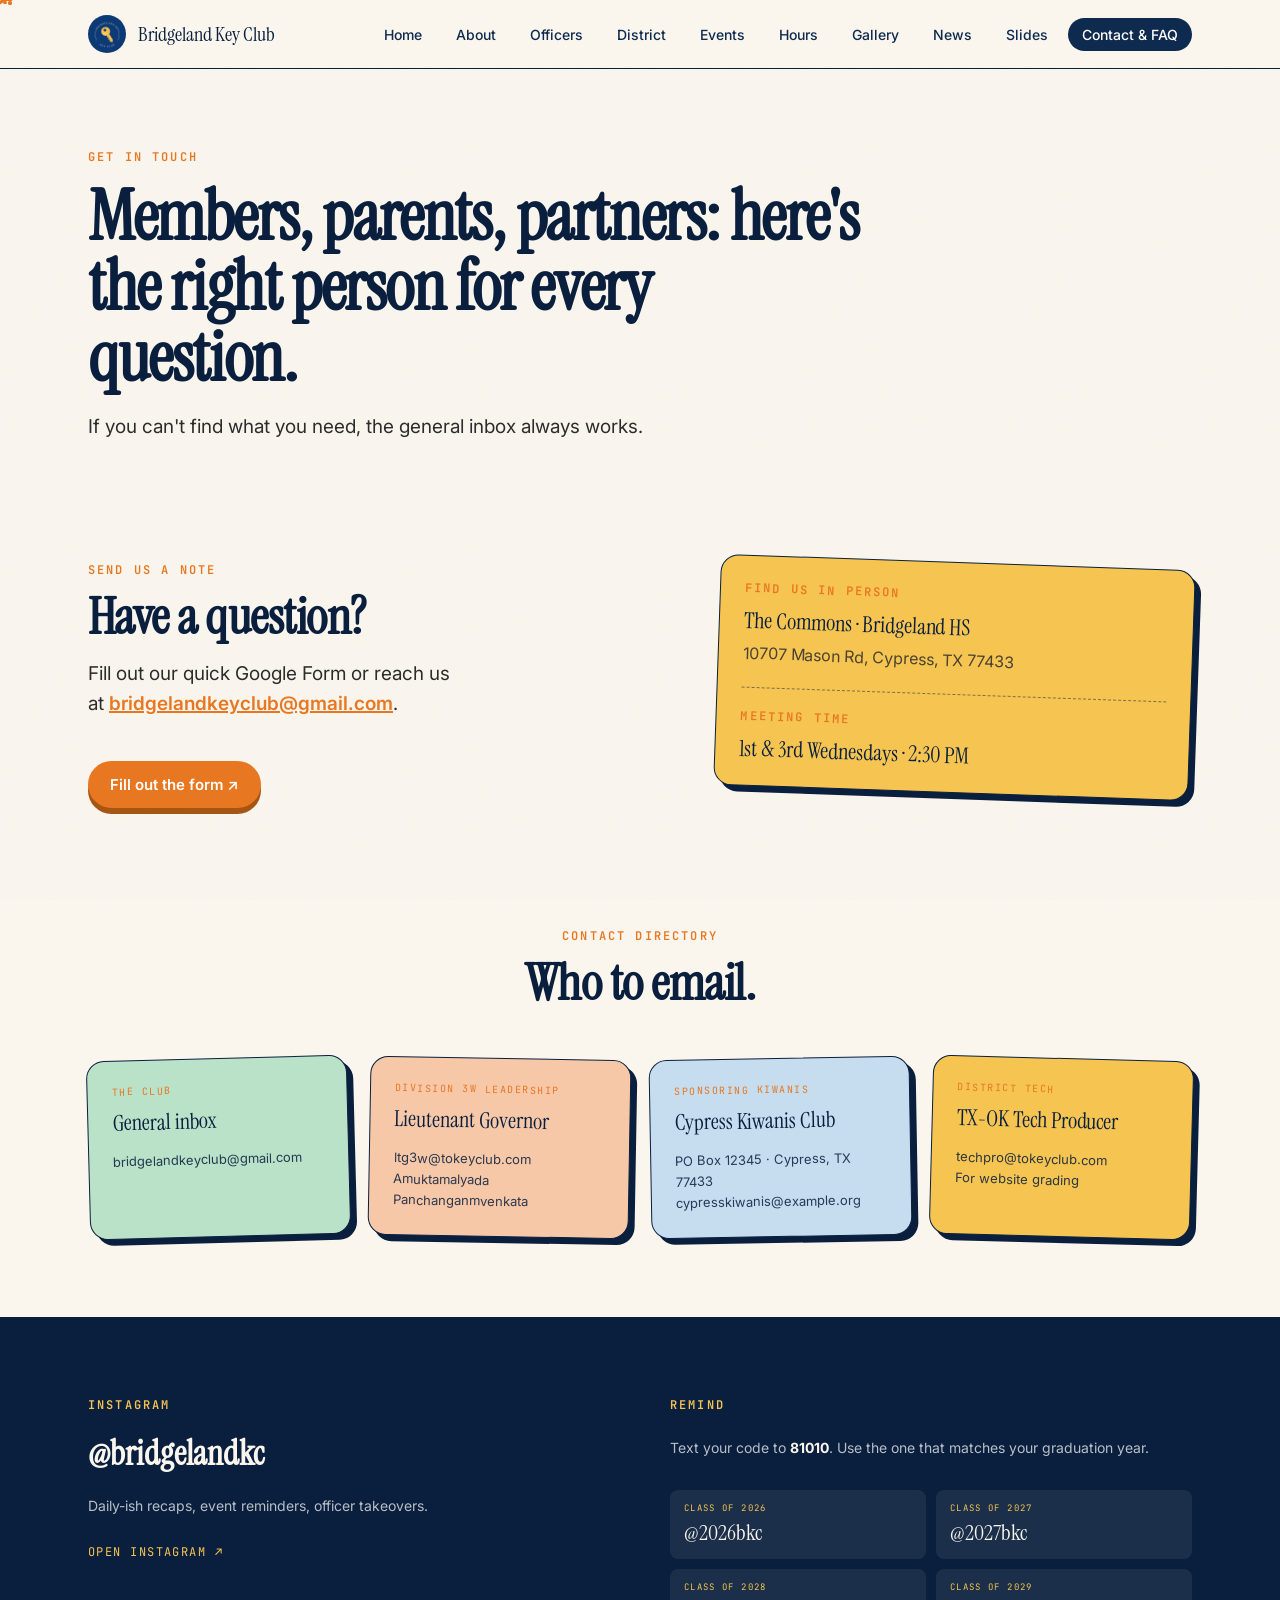
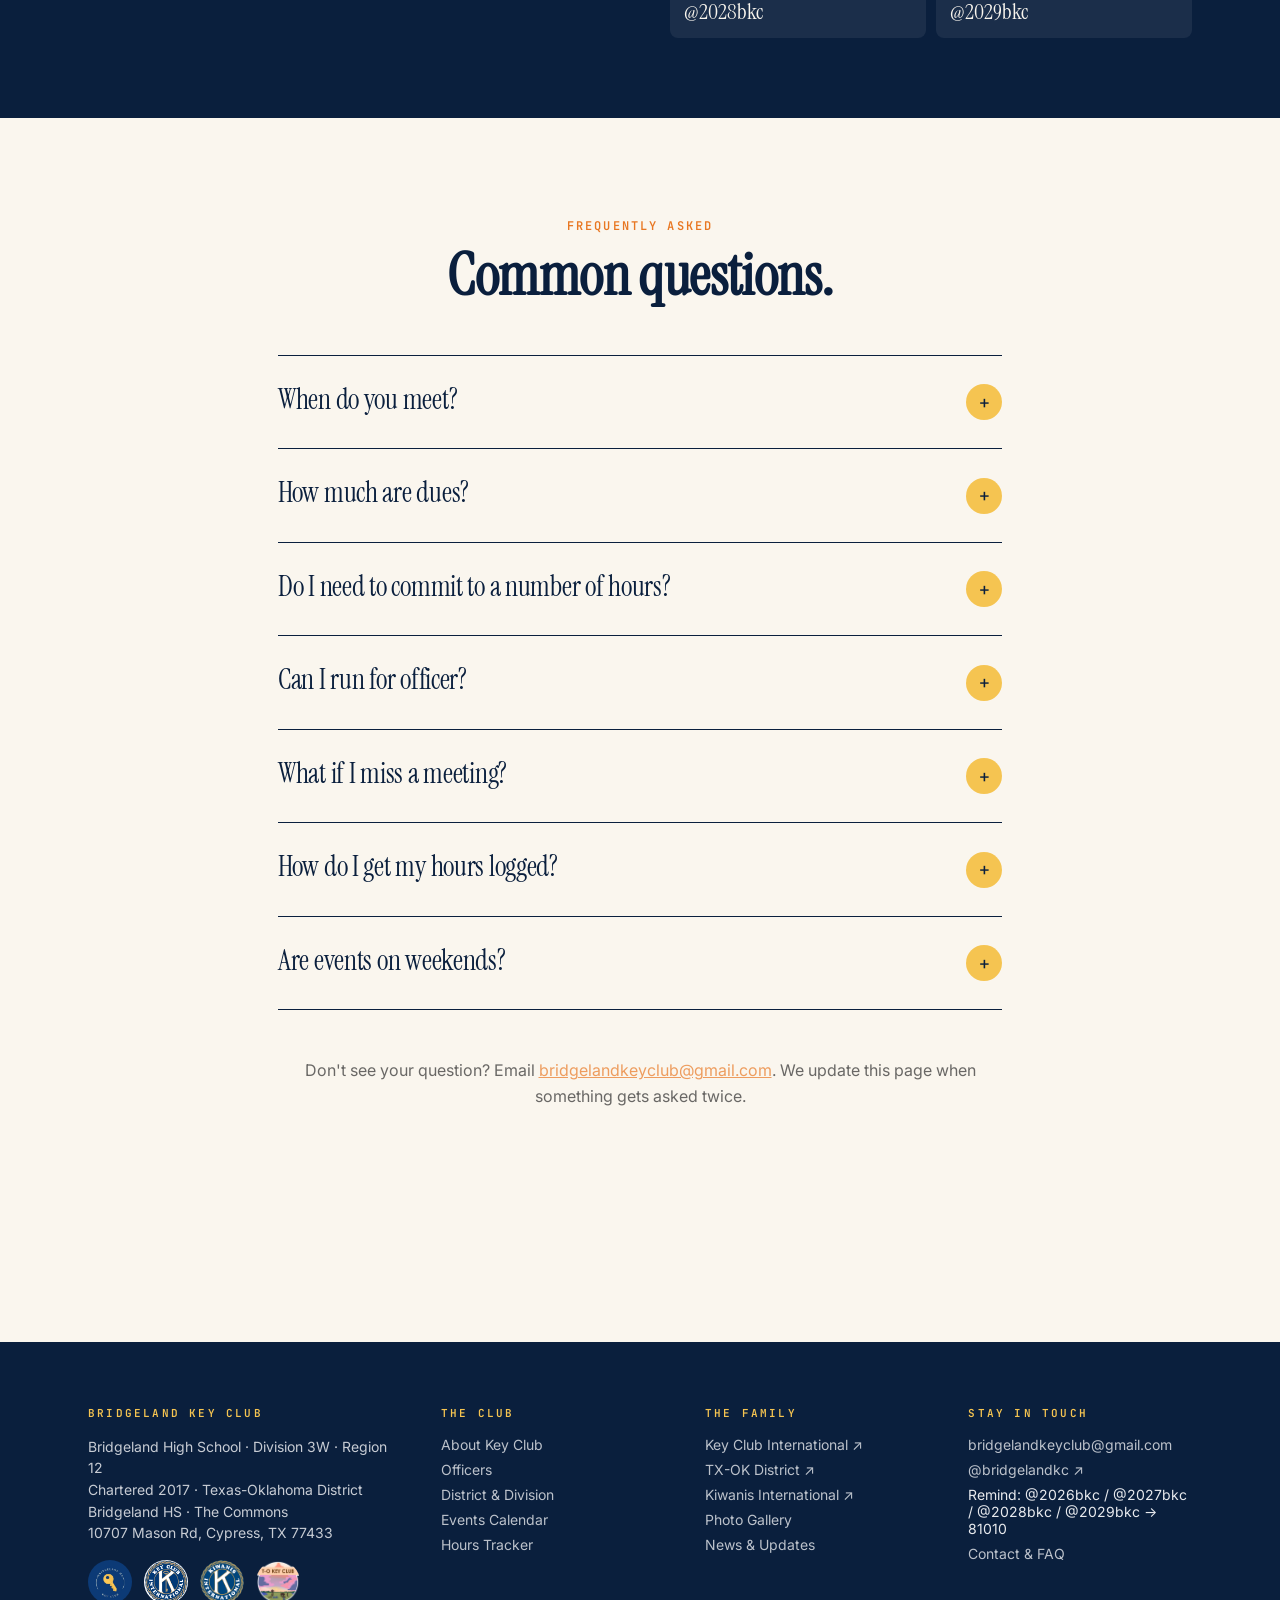
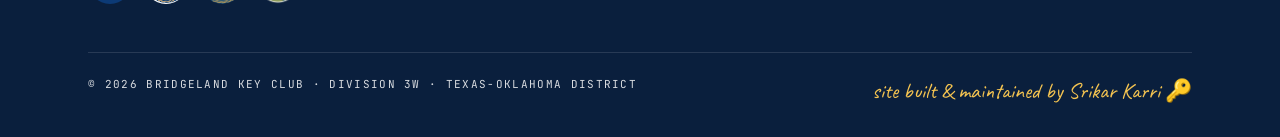
==== contact.html @ 5ecffca8 "Initial commit: Bridgeland Key Club website Full static site — 11 pages, shared design system, offic" ====
<!doctype html>
<html lang="en">
<head>
  <meta charset="utf-8" />
  <meta name="viewport" content="width=device-width, initial-scale=1" />
  <title>Contact &amp; FAQ | Bridgeland Key Club</title>
  <link rel="icon" href="assets/bridgeland-keyclub-logo.jpg" />
  <link rel="preconnect" href="https://fonts.googleapis.com" />
  <link rel="preconnect" href="https://fonts.gstatic.com" crossorigin />
  <link href="https://fonts.googleapis.com/css2?family=Fraunces:opsz,wght,SOFT@9..144,300..800,30..100&family=Instrument+Serif:ital@0;1&family=Caveat:wght@500;700&family=Inter:wght@400;500;600;700&family=JetBrains+Mono:wght@400;500&display=swap" rel="stylesheet" />
  <link rel="stylesheet" href="shared/styles.css" />
  <style>
    .dir-card { text-decoration:none; color:var(--navy-900); display:block; height:100%; transition:transform .25s; }
    .dir-card:hover { transform:rotate(0deg) translateY(-6px) !important; }
    .faq-item { border-bottom:1.5px solid var(--navy-900); }
    .faq-item:first-child { border-top:1.5px solid var(--navy-900); }
    .faq-btn {
      width:100%; text-align:left; padding:28px 0;
      background:transparent; border:none; cursor:pointer;
      display:flex; justify-content:space-between; align-items:baseline; gap:24px;
    }
    .faq-q { font-family:var(--display); font-size:clamp(20px,2.4vw,28px); line-height:1.15; color:var(--navy-900); letter-spacing:-0.01em; }
    .faq-icon {
      width:36px; height:36px; flex-shrink:0; border-radius:50%;
      background:var(--butter); color:var(--navy-900);
      display:grid; place-items:center;
      font-family:var(--mono); font-size:18px;
      transition:transform .2s, background .2s, color .2s;
    }
    .faq-body { max-height:0; overflow:hidden; transition:max-height .4s cubic-bezier(.2,.7,.2,1); }
    .faq-body-inner { padding-bottom:28px; padding-right:60px; }
    .faq-item.open .faq-icon { transform:rotate(45deg); background:var(--red-600); color:white; }
    .faq-item.open .faq-body { max-height:400px; }
    .social-block { display:flex; flex-direction:column; gap:12px; }
    .contact-grid { display:grid; grid-template-columns:1.2fr 1fr; gap:60px; align-items:start; }
    .dir-grid     { display:grid; grid-template-columns:repeat(4,1fr); gap:20px; }
    .social-2col  { display:grid; grid-template-columns:1fr 1fr; gap:60px; }
    @media(max-width:900px) {
      .dir-grid   { grid-template-columns:repeat(2,1fr); }
    }
    @media(max-width:720px) {
      .contact-grid { grid-template-columns:1fr; gap:40px; }
      .dir-grid     { grid-template-columns:repeat(2,1fr); }
      .social-2col  { grid-template-columns:1fr; gap:40px; }
    }
    @media(max-width:480px) {
      .dir-grid { grid-template-columns:1fr; }
    }
  </style>
</head>
<body class="grain">

  <div id="mascot" style="position:fixed;top:0;left:0;pointer-events:none;z-index:9999;transform:translate(-100px,-100px);">
    <svg width="32" height="32" viewBox="0 0 64 64" fill="none" xmlns="http://www.w3.org/2000/svg">
      <circle cx="24" cy="24" r="16" stroke="#e87722" stroke-width="6"/>
      <circle cx="24" cy="24" r="7"  fill="#e87722"/>
      <rect x="36" y="26" width="22" height="8" rx="4" fill="#e87722"/>
      <rect x="48" y="34" width="8"  height="8" rx="3" fill="#e87722"/>
      <rect x="38" y="34" width="8"  height="6" rx="3" fill="#e87722"/>
    </svg>
  </div>

  <nav class="topnav" style="position:relative;">
    <div class="topnav-inner">
      <a href="home.html" class="topnav-brand">
        <img src="assets/bridgeland-keyclub-logo.jpg" alt="Bridgeland Key Club logo" />
        <span>Bridgeland Key Club</span>
      </a>
      <div class="topnav-links" id="nav-links">
        <a href="home.html"      class="topnav-link">Home</a>
        <a href="about.html"     class="topnav-link">About</a>
        <a href="officers.html"  class="topnav-link">Officers</a>
        <a href="district.html"  class="topnav-link">District</a>
        <a href="events.html"    class="topnav-link">Events</a>
        <a href="hours.html"     class="topnav-link">Hours</a>
        <a href="gallery.html"   class="topnav-link">Gallery</a>
        <a href="news.html"      class="topnav-link">News</a>
        <a href="slides.html"    class="topnav-link">Slides</a>
        <a href="contact.html"   class="topnav-link active">Contact &amp; FAQ</a>
      </div>
      <button class="menu-btn" id="menu-btn" aria-label="Toggle navigation" aria-expanded="false">Menu</button>
    </div>
  </nav>

  <!-- ── Page header ── -->
  <section style="padding:80px 0 60px;background:var(--cream);">
    <div class="wrap">
      <div class="eyebrow" data-reveal>Get in touch</div>
      <h1 data-reveal style="font-family:var(--display);font-size:clamp(40px,5.5vw,80px);line-height:1;letter-spacing:-0.02em;margin:16px 0 0;color:var(--navy-900);max-width:780px;">Members, parents, partners: here's the right person for every question.</h1>
      <p data-reveal class="body-lg" style="margin:20px 0 0;max-width:620px;transition-delay:.1s;">If you can't find what you need, the general inbox always works.</p>
    </div>
  </section>

  <!-- ── Send a message + location card ── -->
  <section style="padding:60px 0 0;background:var(--cream);">
    <div class="wrap contact-grid">
      <div data-reveal>
        <div class="eyebrow">Send us a note</div>
        <h2 style="font-family:var(--display);font-size:clamp(32px,4vw,56px);line-height:1.05;letter-spacing:-0.01em;margin:12px 0 0;color:var(--navy-900);">Have a question?</h2>
        <p class="body-lg" style="margin-top:16px;">
          Fill out our quick Google Form or reach us at&nbsp;<a href="mailto:bridgelandkeyclub@gmail.com" style="color:var(--red-600);font-weight:600;text-decoration-thickness:2px;">bridgelandkeyclub@gmail.com</a>.
        </p>
        <a href="https://docs.google.com/forms/d/e/1FAIpQLSfjDsmXvz2HoSHOMJS93-KEOYfefrm80KktaZwONijoH8yE6g/viewform" target="_blank" rel="noopener" class="btn red" style="margin-top:24px;">Fill out the form ↗</a>
      </div>
      <div data-reveal style="transition-delay:.12s;">
        <div class="card bordered" style="background:var(--butter);transform:rotate(2deg);">
          <div class="eyebrow">Find us in person</div>
          <div style="font-family:var(--display);font-size:22px;line-height:1.15;margin-top:12px;color:var(--navy-900);">The Commons · Bridgeland HS</div>
          <p class="body" style="margin-top:8px;opacity:.85;">10707 Mason Rd, Cypress, TX 77433</p>
          <hr style="margin:20px 0;border:none;border-top:1.5px dashed var(--navy-900);opacity:.5;" />
          <div class="eyebrow">Meeting time</div>
          <div style="font-family:var(--display);font-size:22px;line-height:1.15;margin-top:12px;color:var(--navy-900);">1st &amp; 3rd Wednesdays · 2:30 PM</div>
        </div>
      </div>
    </div>
  </section>

  <!-- ── Contact directory ── -->
  <section style="padding:120px 0 80px;background:var(--cream);">
    <div class="wrap">
      <div data-reveal class="eyebrow" style="text-align:center;">Contact directory</div>
      <h2 data-reveal style="font-family:var(--display);font-size:clamp(32px,4vw,56px);line-height:1.05;letter-spacing:-0.01em;margin:12px 0 0;color:var(--navy-900);text-align:center;transition-delay:.06s;">Who to email.</h2>
      <div class="dir-grid" style="margin-top:48px;">
        <div data-reveal style="transition-delay:0ms;">
          <a href="mailto:bridgelandkeyclub@gmail.com" class="card bordered dir-card" style="background:var(--mint);transform:rotate(-1.5deg);">
            <div style="font-family:var(--mono);font-size:10px;letter-spacing:.15em;text-transform:uppercase;color:var(--red-600);">The club</div>
            <div style="font-family:var(--display);font-size:22px;line-height:1.15;margin-top:12px;">General inbox</div>
            <div style="margin-top:16px;font-size:13px;line-height:1.6;opacity:.85;word-break:break-word;">bridgelandkeyclub@gmail.com</div>
          </a>
        </div>
        <div data-reveal style="transition-delay:80ms;">
          <a href="mailto:ltg3w@tokeyclub.com" class="card bordered dir-card" style="background:var(--peach);transform:rotate(1deg);">
            <div style="font-family:var(--mono);font-size:10px;letter-spacing:.15em;text-transform:uppercase;color:var(--red-600);">Division 3W leadership</div>
            <div style="font-family:var(--display);font-size:22px;line-height:1.15;margin-top:12px;">Lieutenant Governor</div>
            <div style="margin-top:16px;font-size:13px;line-height:1.6;opacity:.85;">ltg3w@tokeyclub.com<br/>Amuktamalyada Panchanganmvenkata</div>
          </a>
        </div>
        <div data-reveal style="transition-delay:160ms;">
          <a href="mailto:cypresskiwanis@example.org" class="card bordered dir-card" style="background:var(--sky);transform:rotate(-1deg);">
            <div style="font-family:var(--mono);font-size:10px;letter-spacing:.15em;text-transform:uppercase;color:var(--red-600);">Sponsoring Kiwanis</div>
            <div style="font-family:var(--display);font-size:22px;line-height:1.15;margin-top:12px;">Cypress Kiwanis Club</div>
            <div style="margin-top:16px;font-size:13px;line-height:1.6;opacity:.85;">PO Box 12345 · Cypress, TX 77433<br/>cypresskiwanis@example.org</div>
          </a>
        </div>
        <div data-reveal style="transition-delay:240ms;">
          <a href="mailto:techpro@tokeyclub.com" class="card bordered dir-card" style="background:var(--butter);transform:rotate(1.5deg);">
            <div style="font-family:var(--mono);font-size:10px;letter-spacing:.15em;text-transform:uppercase;color:var(--red-600);">District tech</div>
            <div style="font-family:var(--display);font-size:22px;line-height:1.15;margin-top:12px;">TX-OK Tech Producer</div>
            <div style="margin-top:16px;font-size:13px;line-height:1.6;opacity:.85;">techpro@tokeyclub.com<br/>For website grading</div>
          </a>
        </div>
      </div>
    </div>
  </section>

  <!-- ── Social channels ── -->
  <section style="padding:80px 0;background:var(--navy-900);color:var(--cream);">
    <div class="wrap" style="display:grid;grid-template-columns:1fr 1fr;gap:60px;">
      <div data-reveal class="social-block">
        <div class="eyebrow" style="color:var(--butter);">Instagram</div>
        <h3 style="font-family:var(--display);font-size:34px;line-height:1;color:var(--cream);margin:12px 0;">@bridgelandkc</h3>
        <p style="font-size:14px;color:rgba(243,244,247,.75);line-height:1.55;margin:0;">Daily-ish recaps, event reminders, officer takeovers.</p>
        <a href="https://instagram.com/bridgelandkc" target="_blank" rel="noopener" style="color:var(--butter);font-family:var(--mono);font-size:12px;letter-spacing:.12em;text-transform:uppercase;text-decoration:none;margin-top:16px;display:inline-block;">Open Instagram ↗</a>
      </div>
      <div data-reveal class="social-block" style="transition-delay:.1s;">
        <div class="eyebrow" style="color:var(--butter);">Remind</div>
        <p style="font-size:14px;color:rgba(243,244,247,.75);line-height:1.55;margin:12px 0 20px;">Text your code to <strong style="color:var(--cream);">81010</strong>. Use the one that matches your graduation year.</p>
        <div style="display:grid;grid-template-columns:1fr 1fr;gap:10px;">
          <div style="background:rgba(255,255,255,.07);border-radius:8px;padding:12px 14px;">
            <div style="font-family:var(--mono);font-size:9px;letter-spacing:.15em;text-transform:uppercase;color:var(--butter);margin-bottom:4px;">Class of 2026</div>
            <div style="font-family:var(--display);font-size:22px;color:var(--cream);">@2026bkc</div>
          </div>
          <div style="background:rgba(255,255,255,.07);border-radius:8px;padding:12px 14px;">
            <div style="font-family:var(--mono);font-size:9px;letter-spacing:.15em;text-transform:uppercase;color:var(--butter);margin-bottom:4px;">Class of 2027</div>
            <div style="font-family:var(--display);font-size:22px;color:var(--cream);">@2027bkc</div>
          </div>
          <div style="background:rgba(255,255,255,.07);border-radius:8px;padding:12px 14px;">
            <div style="font-family:var(--mono);font-size:9px;letter-spacing:.15em;text-transform:uppercase;color:var(--butter);margin-bottom:4px;">Class of 2028</div>
            <div style="font-family:var(--display);font-size:22px;color:var(--cream);">@2028bkc</div>
          </div>
          <div style="background:rgba(255,255,255,.07);border-radius:8px;padding:12px 14px;">
            <div style="font-family:var(--mono);font-size:9px;letter-spacing:.15em;text-transform:uppercase;color:var(--butter);margin-bottom:4px;">Class of 2029</div>
            <div style="font-family:var(--display);font-size:22px;color:var(--cream);">@2029bkc</div>
          </div>
        </div>
      </div>
    </div>
  </section>

  <!-- ── FAQ accordion ── -->
  <section style="padding:100px 0 120px;background:var(--cream);">
    <div class="wrap" style="max-width:820px;">
      <div data-reveal class="eyebrow" style="text-align:center;">Frequently asked</div>
      <h2 data-reveal style="font-family:var(--display);font-size:clamp(36px,4.5vw,64px);line-height:1.05;letter-spacing:-0.01em;margin:12px 0 48px;color:var(--navy-900);text-align:center;transition-delay:.06s;">Common questions.</h2>

      <div id="faq-container"></div>

      <p data-reveal class="body" style="margin-top:48px;text-align:center;opacity:.7;">
        Don't see your question? Email <a href="mailto:bridgelandkeyclub@gmail.com" style="color:var(--red-600);">bridgelandkeyclub@gmail.com</a>. We update this page when something gets asked twice.
      </p>
    </div>
  </section>

  <footer class="site-footer">
    <div class="wrap">
      <div class="footer-grid">
        <div>
          <h4>Bridgeland Key Club</h4>
          <p style="margin:0;font-size:14px;line-height:1.55;opacity:.85;">
            Bridgeland High School · Division 3W · Region 12<br/>
            Chartered 2017 · Texas-Oklahoma District<br/>
            Bridgeland HS · The Commons<br/>
            10707 Mason Rd, Cypress, TX 77433
          </p>
          <div class="footer-logos">
            <img src="assets/bridgeland-keyclub-logo.jpg"    alt="Bridgeland Key Club" />
            <img src="assets/keyclub-international-seal.jpg" alt="Key Club International" />
            <img src="assets/kiwanis-logo.webp"              alt="Kiwanis" />
            <img src="assets/txok-keyclub-logo.webp"         alt="TX-OK District" />
          </div>
        </div>
        <div>
          <h4>The Club</h4>
          <ul>
            <li><a href="about.html">About Key Club</a></li>
            <li><a href="officers.html">Officers</a></li>
            <li><a href="district.html">District &amp; Division</a></li>
            <li><a href="events.html">Events Calendar</a></li>
            <li><a href="hours.html">Hours Tracker</a></li>
          </ul>
        </div>
        <div>
          <h4>The Family</h4>
          <ul>
            <li><a href="https://keyclub.org"   target="_blank" rel="noopener">Key Club International ↗</a></li>
            <li><a href="https://tokeyclub.com" target="_blank" rel="noopener">TX-OK District ↗</a></li>
            <li><a href="https://kiwanis.org"   target="_blank" rel="noopener">Kiwanis International ↗</a></li>
            <li><a href="gallery.html">Photo Gallery</a></li>
            <li><a href="news.html">News &amp; Updates</a></li>
          </ul>
        </div>
        <div>
          <h4>Stay in touch</h4>
          <ul>
            <li><a href="mailto:bridgelandkeyclub@gmail.com">bridgelandkeyclub@gmail.com</a></li>
            <li><a href="https://instagram.com/bridgelandkc" target="_blank" rel="noopener">@bridgelandkc ↗</a></li>
            <li>Remind: @2026bkc / @2027bkc / @2028bkc / @2029bkc → 81010</li>
            <li><a href="contact.html">Contact &amp; FAQ</a></li>
          </ul>
        </div>
      </div>
      <div class="footer-bottom">
        <span>© <span id="yr"></span> Bridgeland Key Club · Division 3W · Texas-Oklahoma District</span>
        <span class="footer-credit">site built &amp; maintained by Srikar Karri 🔑</span>
      </div>
    </div>
  </footer>

  <script src="shared/data.js"></script>
  <script>
    document.getElementById('yr').textContent = new Date().getFullYear();

    var menuBtn  = document.getElementById('menu-btn');
    var navLinks = document.getElementById('nav-links');
    menuBtn.addEventListener('click', function() {
      var open = document.body.classList.toggle('nav-open');
      menuBtn.setAttribute('aria-expanded', open);
    });

    var revealObs = new IntersectionObserver(function(entries) {
      entries.forEach(function(e) { if (e.isIntersecting) { e.target.classList.add('in'); revealObs.unobserve(e.target); } });
    }, { threshold: 0.12 });
    document.querySelectorAll('[data-reveal]').forEach(function(el) { revealObs.observe(el); });

    var mascot = document.getElementById('mascot');
    var mx = 0, my = 0, cx = 0, cy = 0;
    document.addEventListener('mousemove', function(e) { mx = e.clientX; my = e.clientY; });
    (function tick() {
      cx += (mx - cx) * 0.12; cy += (my - cy) * 0.12;
      var angle = Math.atan2(my - cy, mx - cx) * 180 / Math.PI;
      mascot.style.transform = 'translate(' + (cx - 16) + 'px,' + (cy - 16) + 'px) rotate(' + angle + 'deg)';
      requestAnimationFrame(tick);
    })();

    // Build FAQ accordion from BKC data
    var faqs = (window.BKC && window.BKC.faqs) ? window.BKC.faqs : [];
    var container = document.getElementById('faq-container');
    faqs.forEach(function(f, i) {
      var item = document.createElement('div');
      item.className = 'faq-item';
      item.setAttribute('data-reveal', '');
      item.style.transitionDelay = (i * 40) + 'ms';
      item.innerHTML =
        '<button class="faq-btn" aria-expanded="false">' +
          '<span class="faq-q">' + f.q + '</span>' +
          '<span class="faq-icon" aria-hidden="true">+</span>' +
        '</button>' +
        '<div class="faq-body" role="region">' +
          '<div class="faq-body-inner body-lg">' + f.a + '</div>' +
        '</div>';
      item.querySelector('.faq-btn').addEventListener('click', function() {
        var wasOpen = item.classList.contains('open');
        document.querySelectorAll('.faq-item.open').forEach(function(el) {
          el.classList.remove('open');
          el.querySelector('.faq-btn').setAttribute('aria-expanded', 'false');
        });
        if (!wasOpen) {
          item.classList.add('open');
          item.querySelector('.faq-btn').setAttribute('aria-expanded', 'true');
        }
      });
      container.appendChild(item);
      revealObs.observe(item);
    });
  </script>
</body>
</html>
---- shared/styles.css ----
/* ============================================================
   Bridgeland Key Club — shared design tokens & utilities
   ============================================================ */

:root {
  /* Bridgeland palette */
  --navy-900: #0a1f3d;
  --navy-800: #0e2a4e;
  --navy-700: #16386a;
  --navy-600: #1f4682;
  --silver-300: #d8dbe0;
  --silver-200: #e8eaee;
  --silver-100: #f3f4f7;
  --red-600:  #e87722;
  --red-500:  #f08a3a;
  --red-100:  #fde9d4;

  /* Warm playful accents (Direction 1 default) */
  --cream:    #faf6ee;
  --cream-2:  #f4ecd8;
  --butter:   #f5c451;
  --butter-2: #e8a93b;
  --mint:     #b9e2c8;
  --peach:    #f7c8a8;
  --sky:      #c6dcef;
  --ink:      #1a1a1a;
  --ink-2:    #2c2c2c;
  --paper:    #fffaf0;

  /* Dark mode */
  --dark-bg:  #0a1326;
  --dark-card:#152340;
  --dark-fg:  #f3f4f7;

  /* Type */
  --serif: "Fraunces", "Iowan Old Style", Georgia, serif;
  --display: "Instrument Serif", "Fraunces", Georgia, serif;
  --hand: "Caveat", "Bradley Hand", cursive;
  --sans: "Inter", -apple-system, BlinkMacSystemFont, "Segoe UI", sans-serif;
  --mono: "JetBrains Mono", "SF Mono", ui-monospace, Menlo, monospace;

  --maxw: 1200px;
  --gutter: clamp(20px, 4vw, 48px);
}

* { box-sizing: border-box; }

html, body {
  margin: 0;
  padding: 0;
  font-family: var(--sans);
  color: var(--ink);
  background: var(--cream);
  -webkit-font-smoothing: antialiased;
  text-rendering: optimizeLegibility;
}

a { color: inherit; }

img { max-width: 100%; display: block; }

/* Subtle grain so cream backgrounds don't feel flat */
.grain::before {
  content: "";
  position: fixed;
  inset: 0;
  pointer-events: none;
  z-index: 1;
  opacity: 0.04;
  mix-blend-mode: multiply;
  background-image: url("data:image/svg+xml;utf8,<svg xmlns='http://www.w3.org/2000/svg' width='200' height='200'><filter id='n'><feTurbulence type='fractalNoise' baseFrequency='0.85' numOctaves='2'/></filter><rect width='100%' height='100%' filter='url(%23n)'/></svg>");
}

/* Container */
.wrap {
  width: 100%;
  max-width: var(--maxw);
  margin: 0 auto;
  padding: 0 var(--gutter);
  position: relative;
  z-index: 2;
}

/* ============================================================
   Sticker / scrapbook utilities (Direction 1)
   ============================================================ */

.tape {
  position: absolute;
  background: rgba(245, 196, 81, 0.55);
  height: 22px;
  width: 90px;
  box-shadow: 0 2px 4px rgba(0,0,0,0.06);
  pointer-events: none;
}
.tape.washi-mint { background: rgba(185, 226, 200, 0.7); }
.tape.washi-peach { background: rgba(247, 200, 168, 0.7); }
.tape.washi-red { background: rgba(200,16,46,0.25); }

.polaroid {
  background: white;
  padding: 12px 12px 44px;
  box-shadow: 0 12px 28px -8px rgba(10,31,61,0.25), 0 2px 4px rgba(0,0,0,0.06);
  display: inline-block;
  position: relative;
  font-family: var(--hand);
  text-align: center;
  font-size: 22px;
  color: var(--navy-800);
}
.polaroid .pic {
  width: 100%;
  aspect-ratio: 1/1;
  background: var(--silver-200);
  display: block;
  margin-bottom: 8px;
  background-image: linear-gradient(135deg, var(--navy-700), var(--navy-800));
  position: relative;
  overflow: hidden;
}

.sticker-key {
  width: 56px;
  height: 56px;
  display: inline-grid;
  place-items: center;
  border-radius: 50%;
  background: var(--butter);
  color: var(--navy-900);
  font-weight: 800;
  box-shadow: 0 4px 0 rgba(0,0,0,0.12), inset 0 -3px 0 rgba(0,0,0,0.08);
  position: relative;
}

.handnote {
  font-family: var(--hand);
  color: var(--red-600);
  transform: rotate(-3deg);
  display: inline-block;
}

/* ============================================================
   Buttons
   ============================================================ */

.btn {
  display: inline-flex;
  align-items: center;
  gap: 10px;
  padding: 14px 22px;
  border-radius: 999px;
  background: var(--navy-800);
  color: white;
  font-family: var(--sans);
  font-weight: 600;
  font-size: 15px;
  text-decoration: none;
  border: none;
  cursor: pointer;
  transition: transform 0.15s ease, box-shadow 0.15s ease;
  box-shadow: 0 6px 0 var(--navy-900);
}
.btn:hover { transform: translateY(-2px); box-shadow: 0 8px 0 var(--navy-900); }
.btn:active { transform: translateY(2px); box-shadow: 0 2px 0 var(--navy-900); }

.btn.red { background: var(--red-600); box-shadow: 0 6px 0 #a55514; }
.btn.red:hover { box-shadow: 0 8px 0 #a55514; }
.btn.butter { background: var(--butter); color: var(--navy-900); box-shadow: 0 6px 0 var(--butter-2); }
.btn.butter:hover { box-shadow: 0 8px 0 var(--butter-2); }
.btn.ghost { background: transparent; color: var(--navy-800); box-shadow: inset 0 0 0 2px var(--navy-800); }
.btn.ghost:hover { background: var(--navy-800); color: white; }

/* ============================================================
   Section headers
   ============================================================ */

.eyebrow {
  font-family: var(--mono);
  font-size: 12px;
  letter-spacing: 0.18em;
  text-transform: uppercase;
  color: var(--red-600);
  font-weight: 600;
}

.h-display {
  font-family: var(--display);
  font-weight: 400;
  font-size: clamp(48px, 7vw, 96px);
  line-height: 0.95;
  letter-spacing: -0.02em;
  color: var(--navy-900);
  margin: 0;
  text-wrap: balance;
}

.h-section {
  font-family: var(--display);
  font-weight: 400;
  font-size: clamp(36px, 5vw, 64px);
  line-height: 1;
  letter-spacing: -0.02em;
  color: var(--navy-900);
  margin: 0 0 24px;
}

.h-card {
  font-family: var(--serif);
  font-weight: 600;
  font-size: 22px;
  line-height: 1.15;
  letter-spacing: -0.01em;
  color: var(--navy-900);
  margin: 0;
}

.body-lg {
  font-size: 19px;
  line-height: 1.55;
  color: var(--ink-2);
  text-wrap: pretty;
}

.body { font-size: 16px; line-height: 1.6; color: var(--ink-2); }

/* ============================================================
   Cards
   ============================================================ */

.card {
  background: white;
  border-radius: 18px;
  padding: 24px;
  box-shadow: 0 1px 0 rgba(10,31,61,0.06), 0 12px 32px -16px rgba(10,31,61,0.18);
  position: relative;
}

.card.bordered {
  border: 1.5px solid var(--navy-900);
  box-shadow: 6px 6px 0 var(--navy-900);
}

.tilt-l { transform: rotate(-1.5deg); }
.tilt-r { transform: rotate(1.8deg); }
.tilt-l-lg { transform: rotate(-3deg); }
.tilt-r-lg { transform: rotate(3deg); }

/* ============================================================
   Nav
   ============================================================ */

.topnav {
  position: sticky;
  top: 0;
  z-index: 50;
  background: var(--cream);
  border-bottom: 1.5px solid var(--navy-900);
  backdrop-filter: blur(8px);
}
.topnav-inner {
  display: flex;
  align-items: center;
  gap: 28px;
  height: 68px;
  max-width: var(--maxw);
  margin: 0 auto;
  padding: 0 var(--gutter);
}
.topnav-brand {
  display: flex;
  align-items: center;
  gap: 12px;
  font-family: var(--display);
  font-size: 20px;
  color: var(--navy-900);
  text-decoration: none;
  font-weight: 500;
}
.topnav-brand img { width: 38px; height: 38px; border-radius: 50%; }
.topnav-links {
  display: flex;
  gap: 6px;
  margin-left: auto;
  flex-wrap: wrap;
}
.topnav-link {
  padding: 8px 14px;
  border-radius: 999px;
  text-decoration: none;
  color: var(--navy-800);
  font-size: 14px;
  font-weight: 500;
  transition: background 0.15s;
}
.topnav-link:hover { background: var(--silver-200); }
.topnav-link.active { background: var(--navy-800); color: white; }

/* ============================================================
   Footer
   ============================================================ */

.site-footer {
  background: var(--navy-900);
  color: var(--silver-200);
  padding: 64px 0 32px;
  margin-top: 96px;
  position: relative;
  z-index: 2;
}
.site-footer a { color: var(--silver-200); }
.footer-grid {
  display: grid;
  grid-template-columns: 1.4fr 1fr 1fr 1fr;
  gap: 40px;
}
.footer-grid h4 {
  font-family: var(--mono);
  font-size: 11px;
  letter-spacing: 0.2em;
  text-transform: uppercase;
  color: var(--butter);
  margin: 0 0 16px;
  font-weight: 600;
}
.footer-grid ul { list-style: none; padding: 0; margin: 0; display: flex; flex-direction: column; gap: 8px; font-size: 14px; }
.footer-grid a { text-decoration: none; opacity: 0.8; }
.footer-grid a:hover { opacity: 1; color: var(--butter); }
.footer-bottom {
  margin-top: 48px;
  padding-top: 24px;
  border-top: 1px solid rgba(255,255,255,0.12);
  font-family: var(--mono);
  font-size: 11px;
  letter-spacing: 0.12em;
  text-transform: uppercase;
  color: var(--silver-300);
  display: flex;
  justify-content: space-between;
  flex-wrap: wrap;
  gap: 16px;
}
.footer-credit {
  font-family: var(--hand);
  font-size: 22px;
  text-transform: none;
  letter-spacing: 0;
  color: var(--butter);
}
.footer-logos { display: flex; gap: 12px; margin-top: 16px; align-items: center; }
.footer-logos img { width: 44px; height: 44px; border-radius: 50%; object-fit: cover; }

/* ============================================================
   Photo placeholder system (no fake photos drawn)
   ============================================================ */

.photo-ph {
  position: relative;
  background:
    repeating-linear-gradient(
      135deg,
      rgba(14,42,78,0.06) 0 8px,
      rgba(14,42,78,0.10) 8px 16px
    ),
    var(--silver-200);
  display: grid;
  place-items: center;
  font-family: var(--mono);
  font-size: 11px;
  letter-spacing: 0.15em;
  text-transform: uppercase;
  color: var(--navy-700);
  text-align: center;
  padding: 16px;
  overflow: hidden;
}
.photo-ph::before {
  content: "";
  position: absolute;
  inset: 8px;
  border: 1.5px dashed rgba(14,42,78,0.35);
  border-radius: inherit;
  pointer-events: none;
}

/* ============================================================
   Dark mode (applied to body[data-theme="dark"])
   ============================================================ */

body[data-theme="dark"] {
  --cream: #0a1326;
  --cream-2: #14213f;
  --paper: #14213f;
  --silver-100: #1d2c4d;
  --silver-200: #25365b;
  --ink: #f3f4f7;
  --ink-2: #c7cdd9;
  --navy-900: #f5e6c8;
  --navy-800: #f0d99f;
}
body[data-theme="dark"] .topnav { background: rgba(10,19,38,0.85); border-bottom-color: rgba(255,255,255,0.1); }
body[data-theme="dark"] .topnav-link { color: var(--silver-200); }
body[data-theme="dark"] .topnav-link:hover { background: rgba(255,255,255,0.1); }
body[data-theme="dark"] .topnav-link.active { background: var(--butter); color: var(--navy-900); }
body[data-theme="dark"] .card { background: var(--cream-2); }
body[data-theme="dark"] .photo-ph { background: repeating-linear-gradient(135deg, rgba(255,255,255,0.04) 0 8px, rgba(255,255,255,0.07) 8px 16px), #1d2c4d; color: #c7cdd9; }
body[data-theme="dark"] .btn { background: var(--butter); color: var(--navy-900); box-shadow: 0 6px 0 var(--butter-2); }

/* Prevent horizontal overflow globally */
html { overflow-x: hidden; }
body { overflow-x: hidden; }

/* Responsive */
@media (max-width: 800px) {
  .footer-grid { grid-template-columns: 1fr 1fr; }
  .topnav-links { display: none; }
  .topnav .menu-btn { display: inline-flex; }
}

@media (max-width: 640px) {
  .body-lg { font-size: 17px; }
  .btn { padding: 11px 18px; font-size: 14px; }
  .topnav-brand span { display: none; }
  .site-footer { margin-top: 60px; padding-top: 44px; }
  .footer-bottom { flex-direction: column; align-items: flex-start; }
}

@media (max-width: 480px) {
  .footer-grid { grid-template-columns: 1fr; }
  .footer-logos img { width: 36px; height: 36px; }
  .card { padding: 18px; }
}

/* Mobile nav open state */
body.nav-open .topnav-links {
  display: flex;
  flex-direction: column;
  position: absolute;
  top: 100%;
  left: 0; right: 0;
  background: var(--navy-900);
  padding: 12px 0 20px;
  z-index: 200;
  box-shadow: 0 8px 24px rgba(0,0,0,.25);
}
body.nav-open .topnav-link {
  color: var(--cream);
  padding: 10px 24px;
  font-size: 15px;
  border-radius: 0;
}
body.nav-open .topnav-link:hover,
body.nav-open .topnav-link.active { background: rgba(255,255,255,.08); }

.menu-btn {
  display: none;
  margin-left: auto;
  background: var(--navy-800);
  color: white;
  border: none;
  padding: 10px 16px;
  border-radius: 999px;
  font-family: var(--mono);
  font-size: 12px;
  letter-spacing: 0.1em;
  text-transform: uppercase;
  min-height: 44px;
  cursor: pointer;
}

/* Scroll-reveal helper */
[data-reveal] {
  opacity: 0;
  transform: translateY(24px);
  transition: opacity 0.7s cubic-bezier(.2,.7,.2,1), transform 0.7s cubic-bezier(.2,.7,.2,1);
}
[data-reveal].in {
  opacity: 1;
  transform: translateY(0);
}
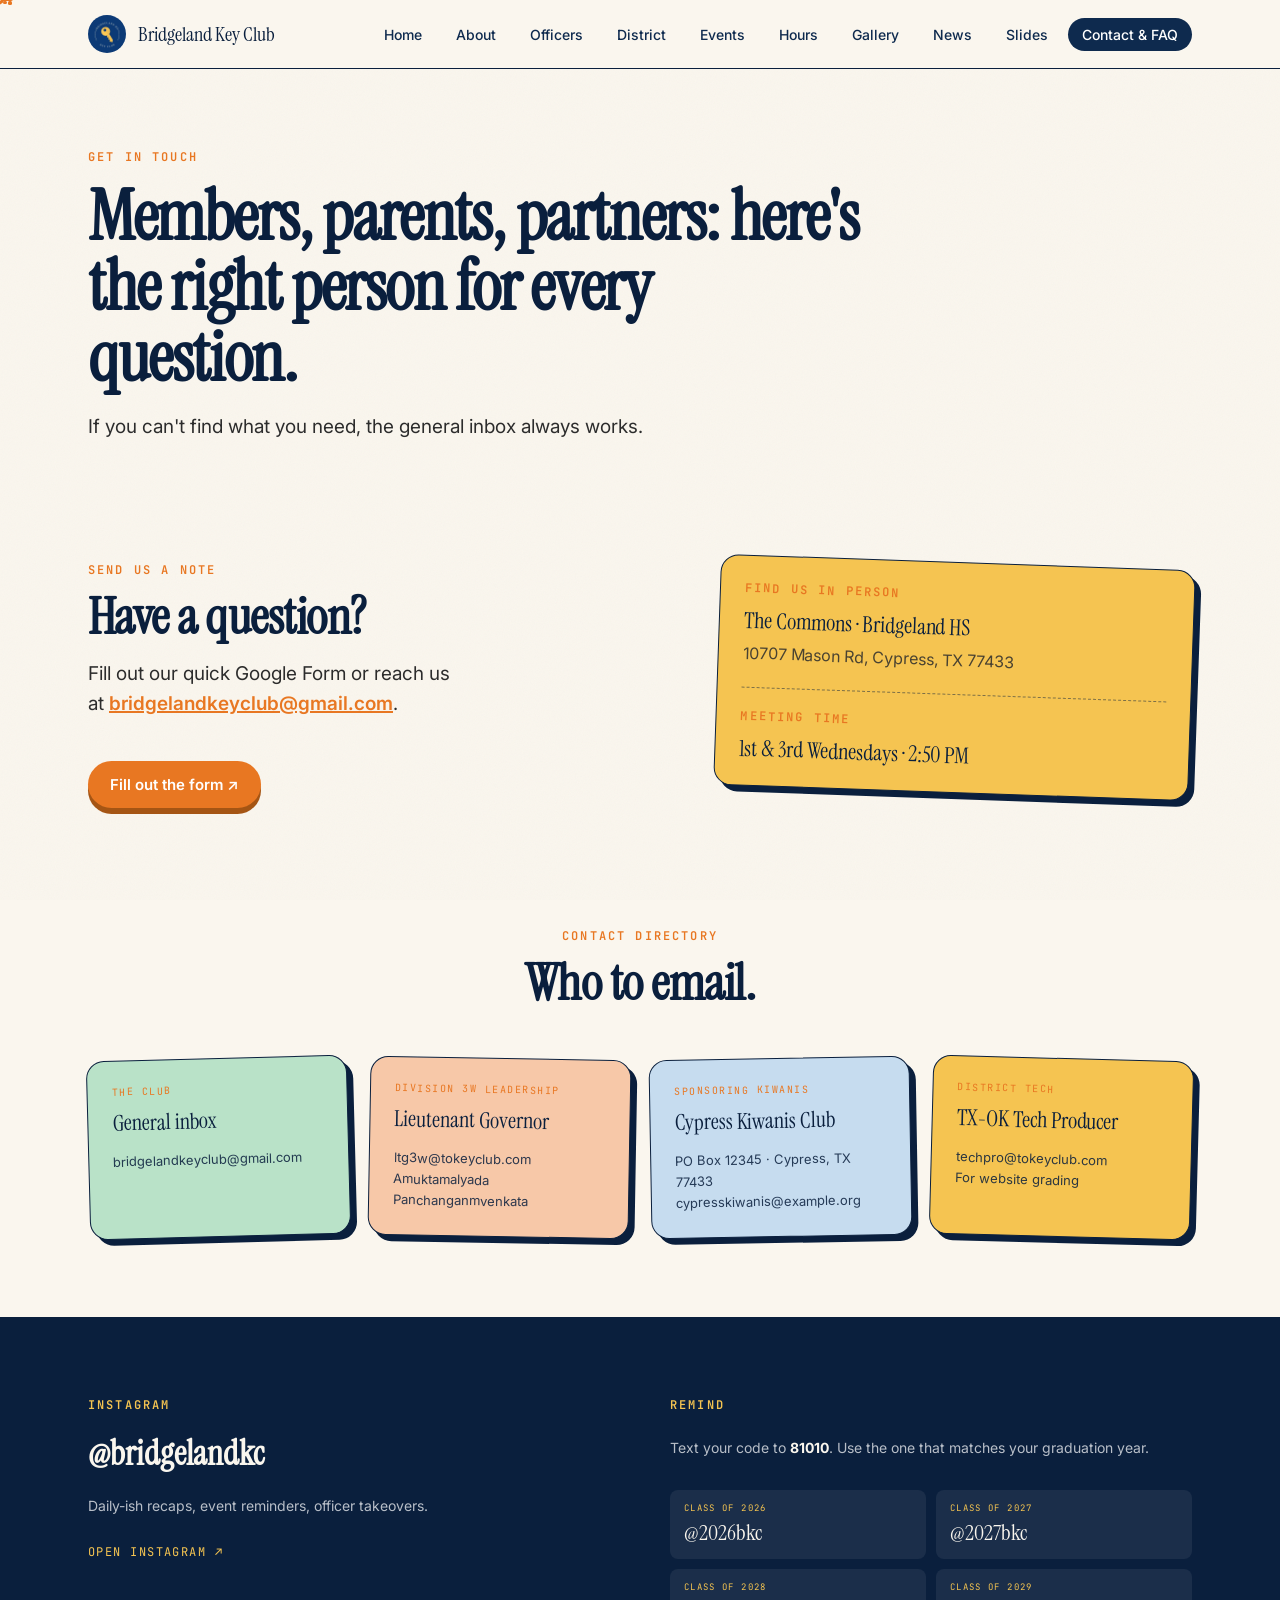
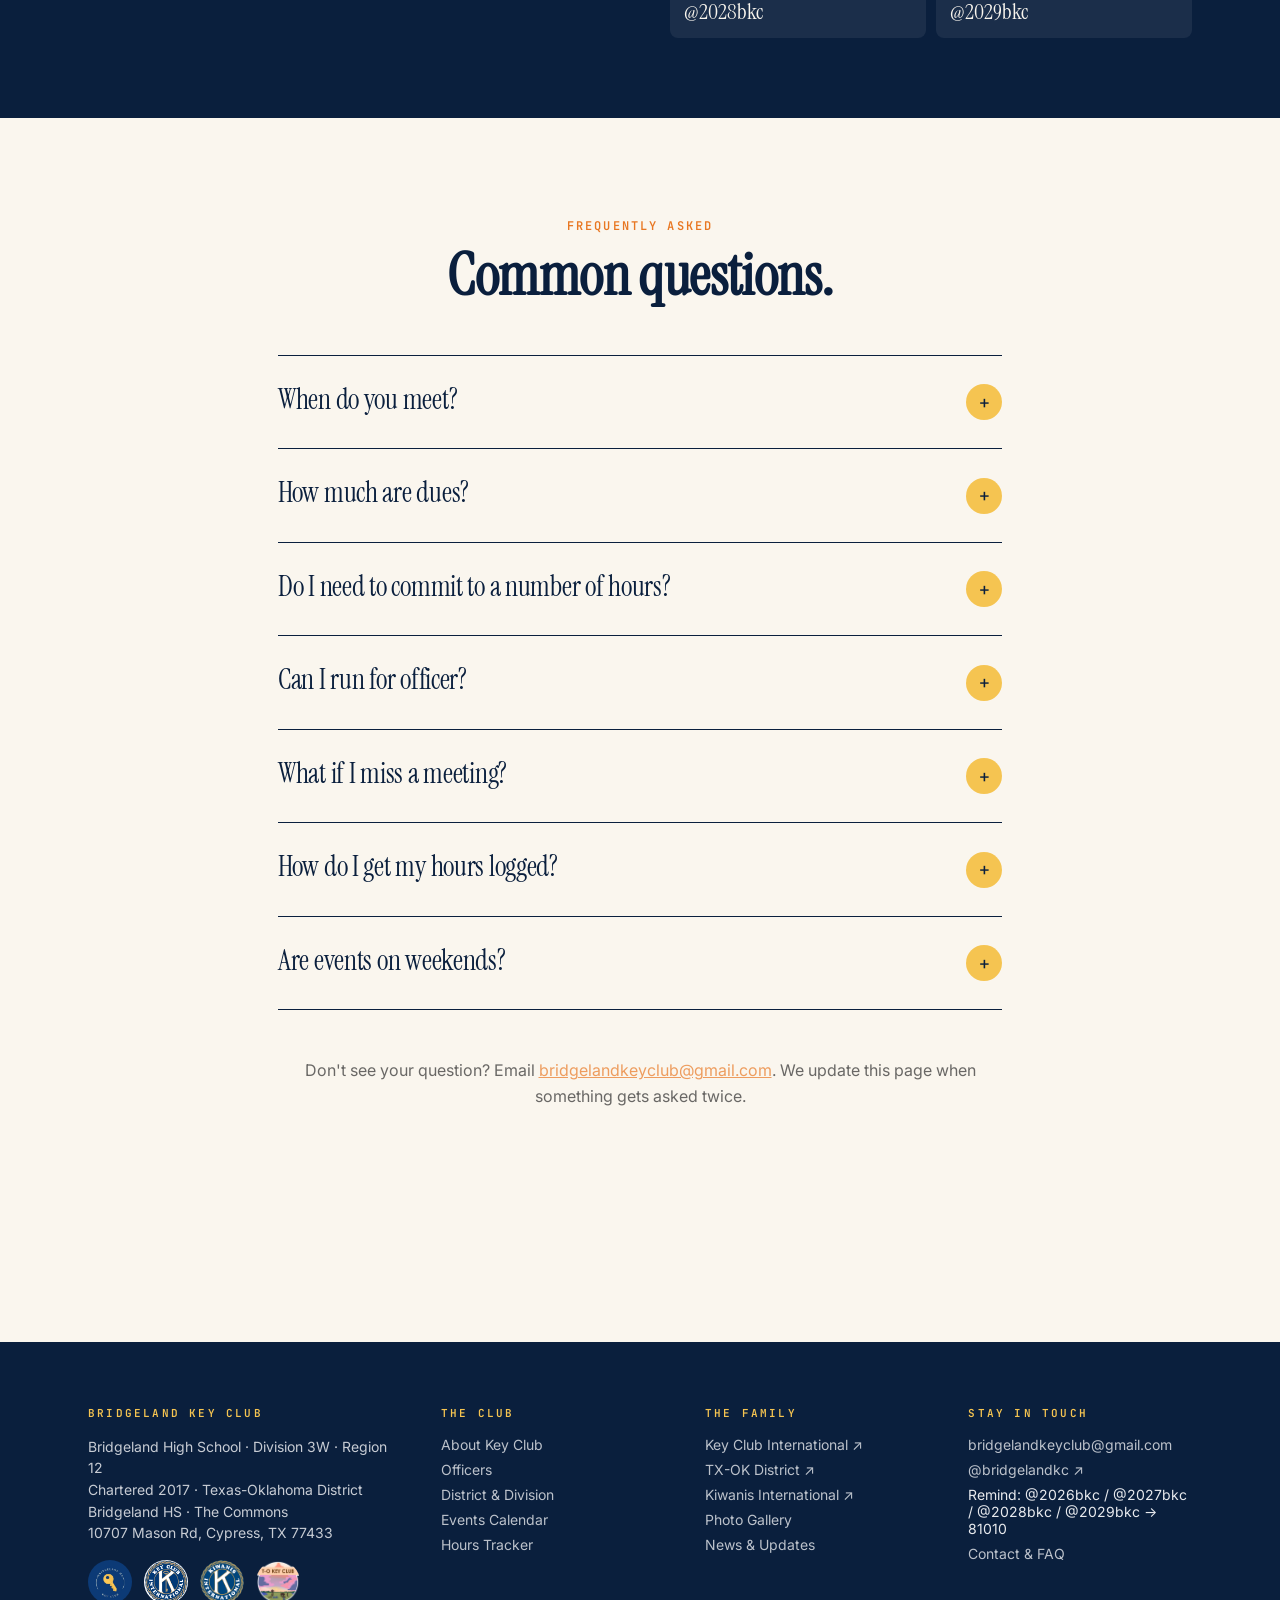
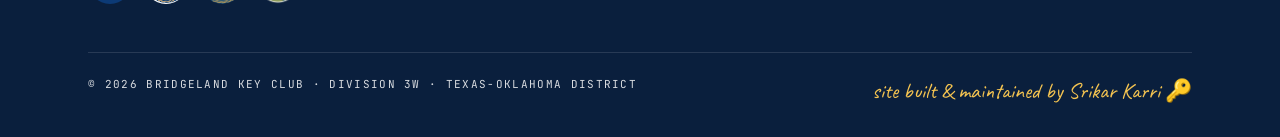
==== commit 1ada9e56: "Update member stats, meeting time, and strike policy; refresh CLAUDE.md Bump members to 254, hours t" ====
--- a/contact.html
+++ b/contact.html
@@ -109,7 +109,7 @@
           <p class="body" style="margin-top:8px;opacity:.85;">10707 Mason Rd, Cypress, TX 77433</p>
           <hr style="margin:20px 0;border:none;border-top:1.5px dashed var(--navy-900);opacity:.5;" />
           <div class="eyebrow">Meeting time</div>
-          <div style="font-family:var(--display);font-size:22px;line-height:1.15;margin-top:12px;color:var(--navy-900);">1st &amp; 3rd Wednesdays · 2:30 PM</div>
+          <div style="font-family:var(--display);font-size:22px;line-height:1.15;margin-top:12px;color:var(--navy-900);">1st &amp; 3rd Wednesdays · 2:50 PM</div>
         </div>
       </div>
     </div>
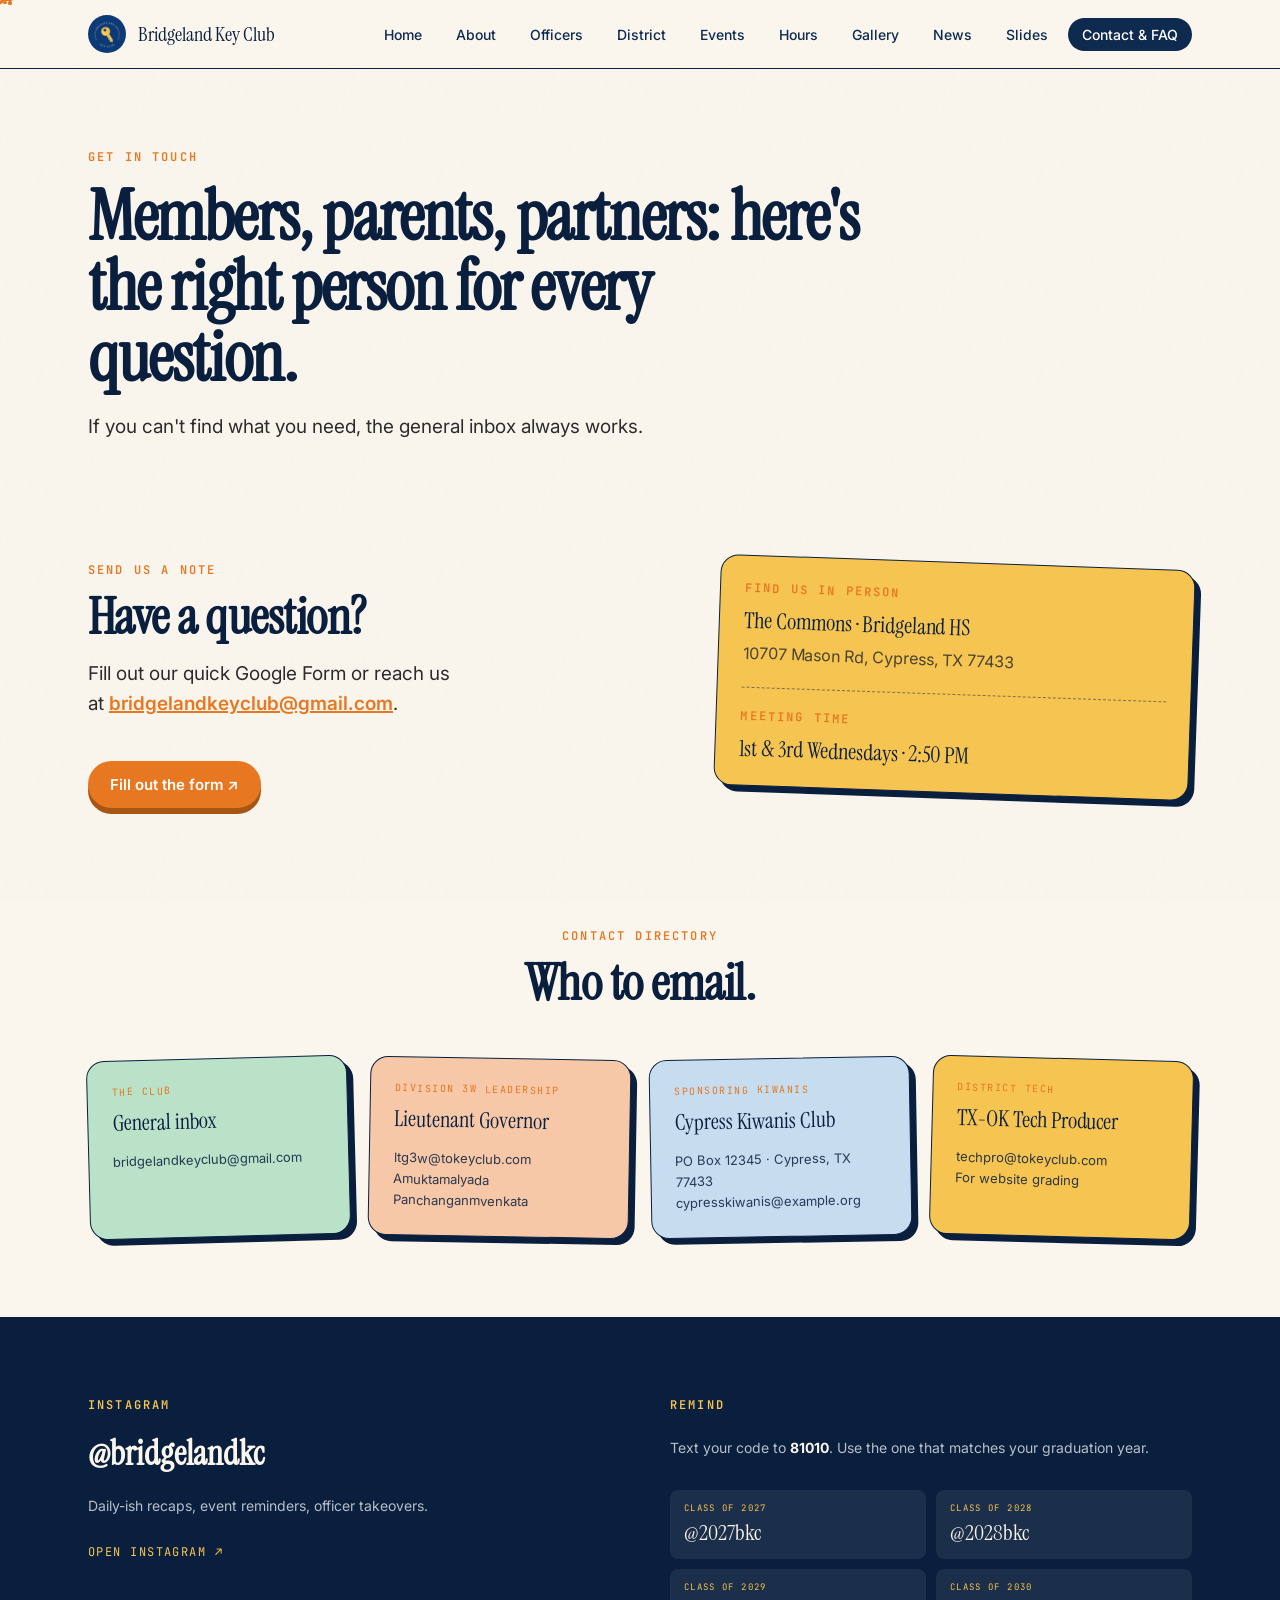
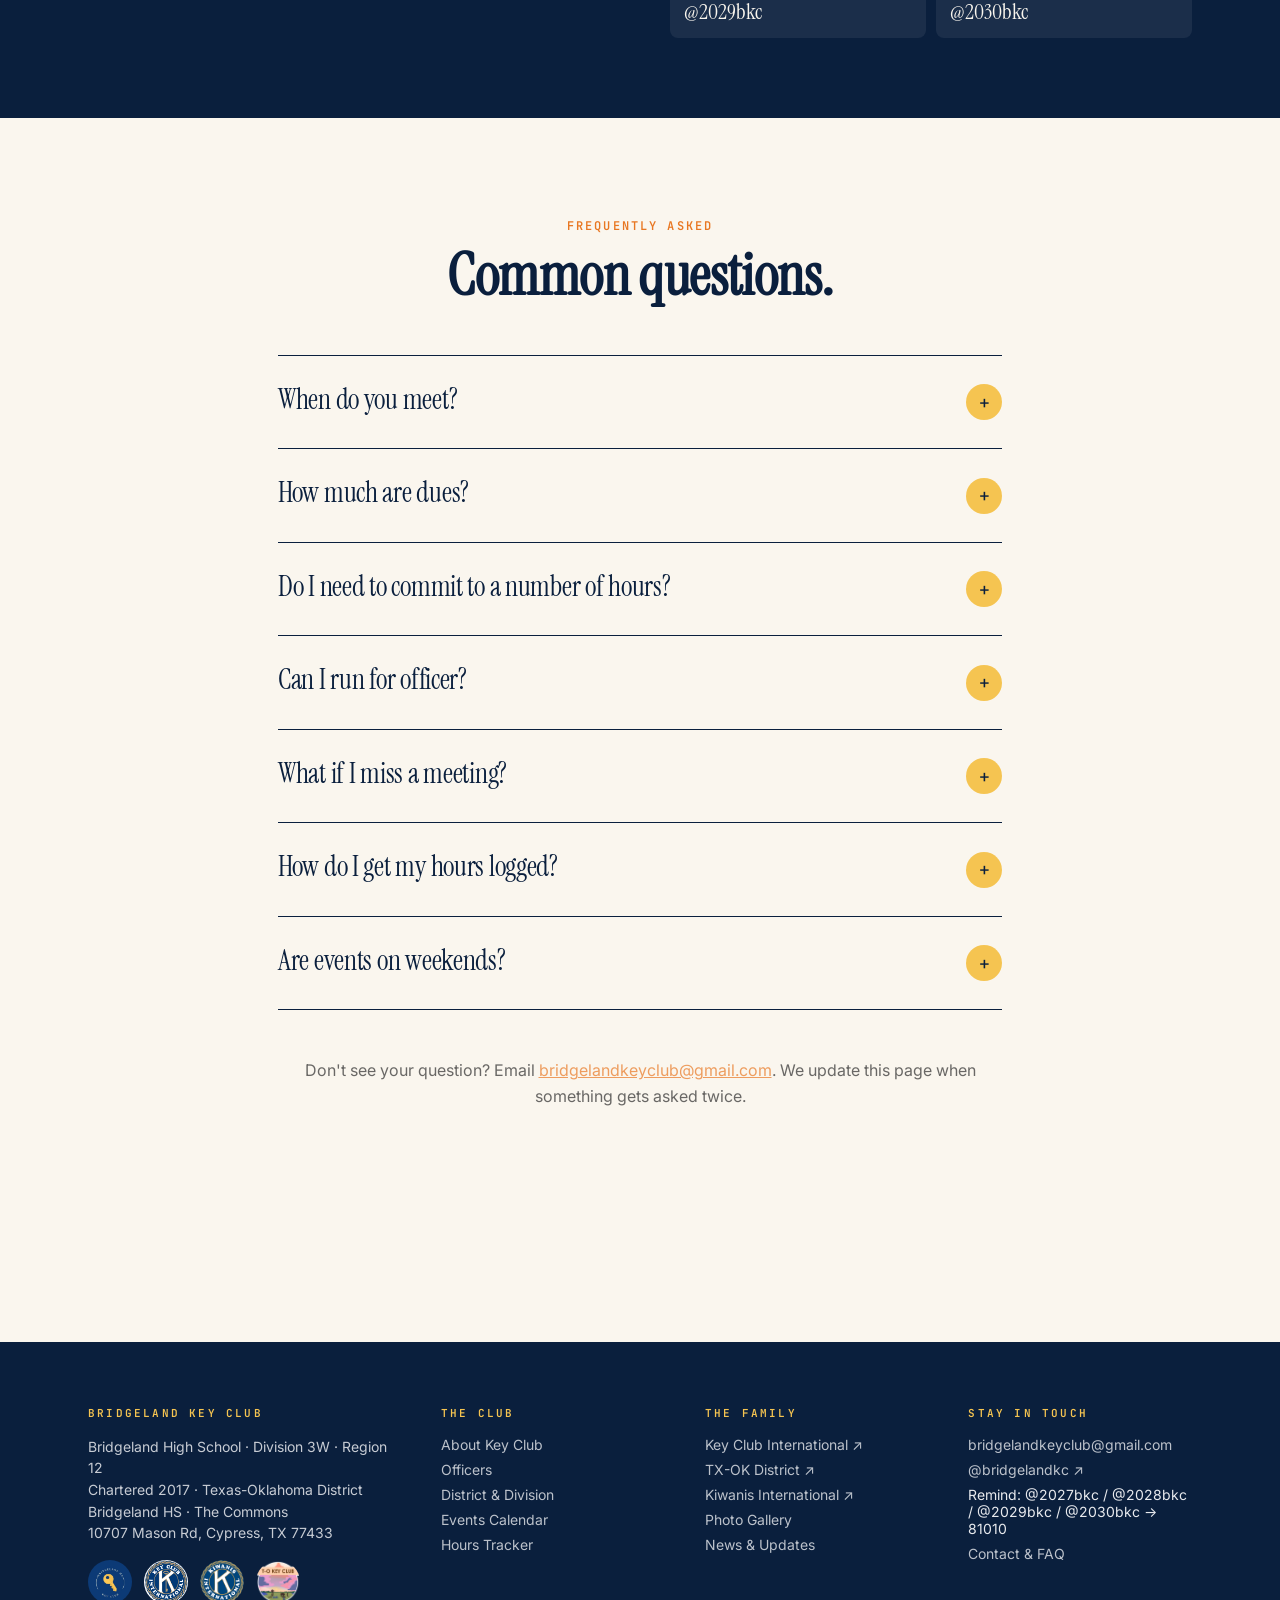
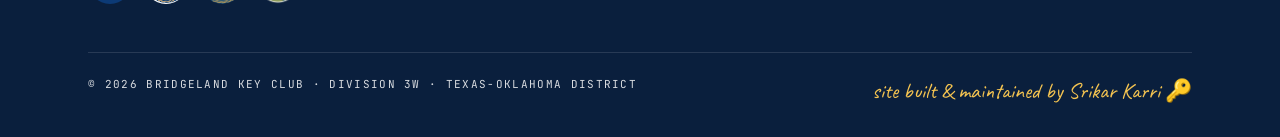
==== commit bd0d048d: "Retire Class of 2026 Remind code, add Class of 2030 Co-Authored-By: Claude Sonnet 5 <noreply@anthrop" ====
--- a/contact.html
+++ b/contact.html
@@ -167,10 +167,6 @@
         <p style="font-size:14px;color:rgba(243,244,247,.75);line-height:1.55;margin:12px 0 20px;">Text your code to <strong style="color:var(--cream);">81010</strong>. Use the one that matches your graduation year.</p>
         <div style="display:grid;grid-template-columns:1fr 1fr;gap:10px;">
           <div style="background:rgba(255,255,255,.07);border-radius:8px;padding:12px 14px;">
-            <div style="font-family:var(--mono);font-size:9px;letter-spacing:.15em;text-transform:uppercase;color:var(--butter);margin-bottom:4px;">Class of 2026</div>
-            <div style="font-family:var(--display);font-size:22px;color:var(--cream);">@2026bkc</div>
-          </div>
-          <div style="background:rgba(255,255,255,.07);border-radius:8px;padding:12px 14px;">
             <div style="font-family:var(--mono);font-size:9px;letter-spacing:.15em;text-transform:uppercase;color:var(--butter);margin-bottom:4px;">Class of 2027</div>
             <div style="font-family:var(--display);font-size:22px;color:var(--cream);">@2027bkc</div>
           </div>
@@ -181,6 +177,10 @@
           <div style="background:rgba(255,255,255,.07);border-radius:8px;padding:12px 14px;">
             <div style="font-family:var(--mono);font-size:9px;letter-spacing:.15em;text-transform:uppercase;color:var(--butter);margin-bottom:4px;">Class of 2029</div>
             <div style="font-family:var(--display);font-size:22px;color:var(--cream);">@2029bkc</div>
+          </div>
+          <div style="background:rgba(255,255,255,.07);border-radius:8px;padding:12px 14px;">
+            <div style="font-family:var(--mono);font-size:9px;letter-spacing:.15em;text-transform:uppercase;color:var(--butter);margin-bottom:4px;">Class of 2030</div>
+            <div style="font-family:var(--display);font-size:22px;color:var(--cream);">@2030bkc</div>
           </div>
         </div>
       </div>
@@ -244,7 +244,7 @@
           <ul>
             <li><a href="mailto:bridgelandkeyclub@gmail.com">bridgelandkeyclub@gmail.com</a></li>
             <li><a href="https://instagram.com/bridgelandkc" target="_blank" rel="noopener">@bridgelandkc ↗</a></li>
-            <li>Remind: @2026bkc / @2027bkc / @2028bkc / @2029bkc → 81010</li>
+            <li>Remind: @2027bkc / @2028bkc / @2029bkc / @2030bkc → 81010</li>
             <li><a href="contact.html">Contact &amp; FAQ</a></li>
           </ul>
         </div>
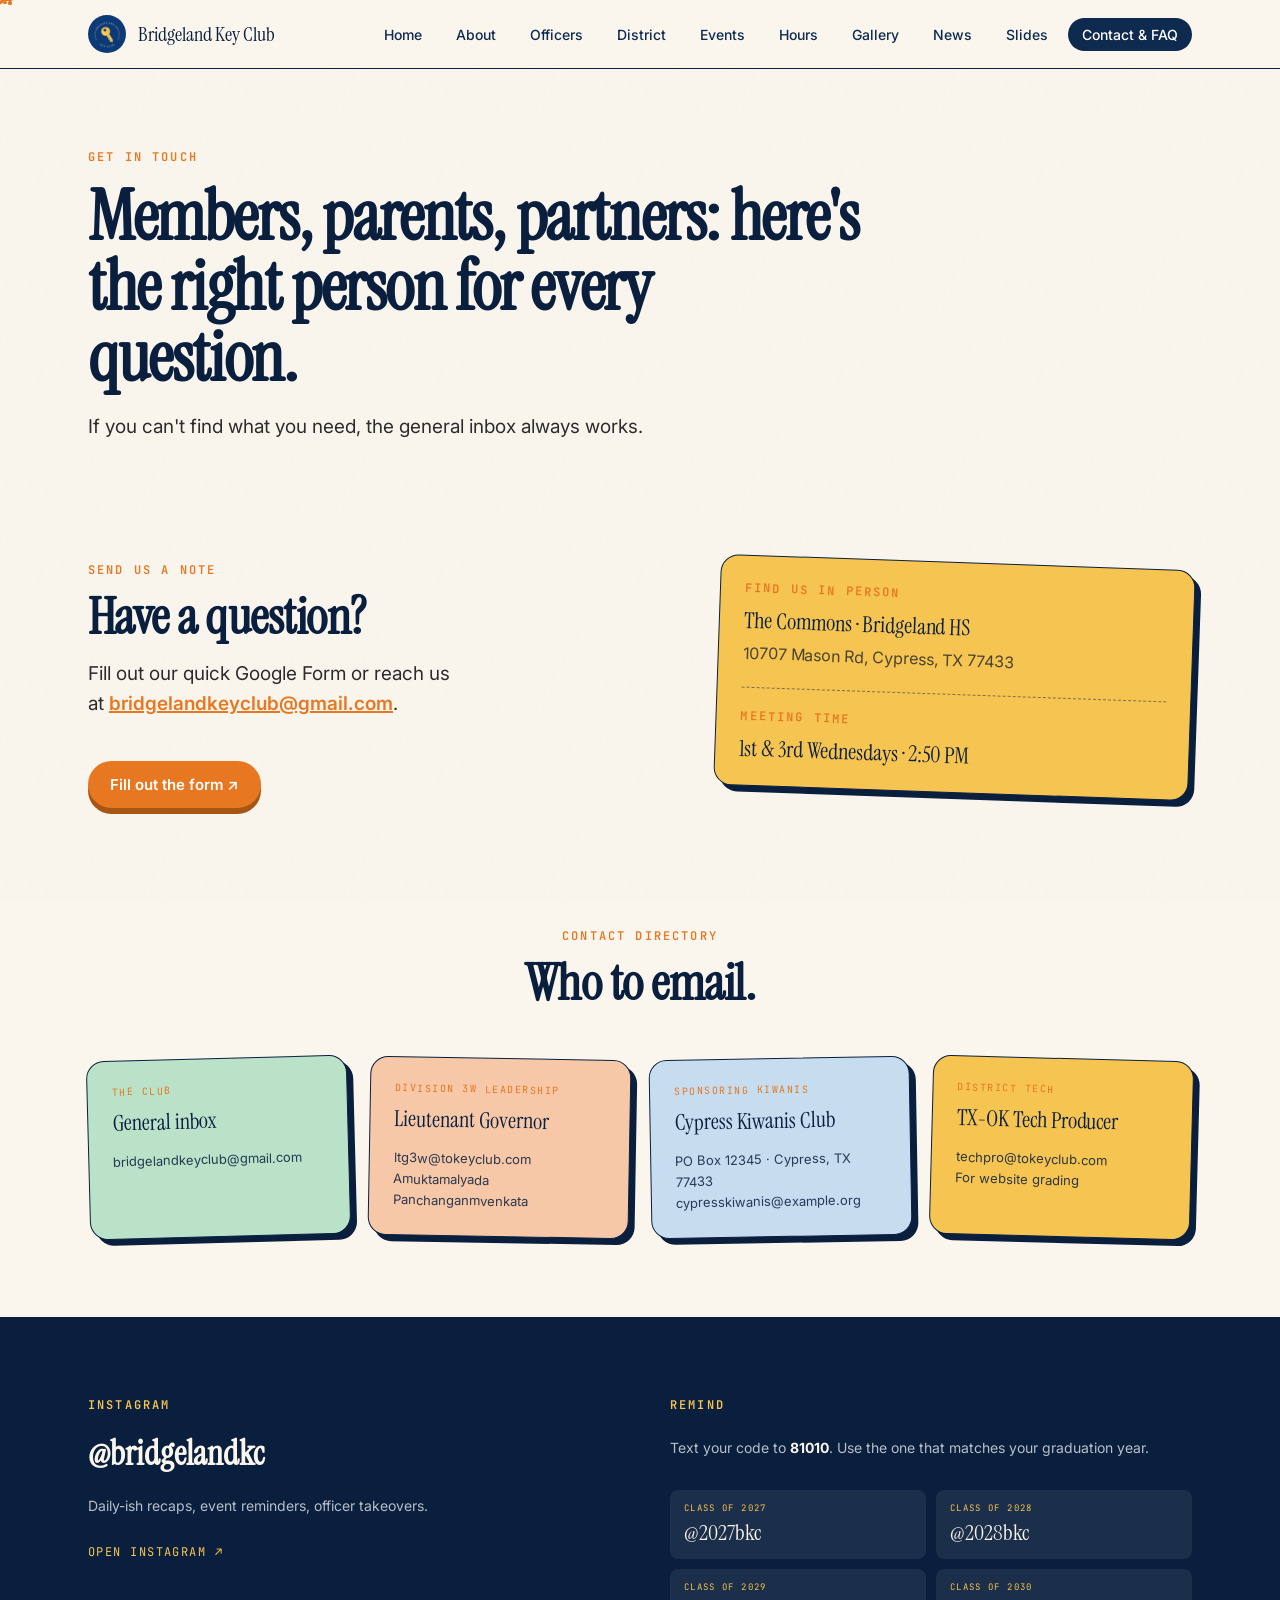
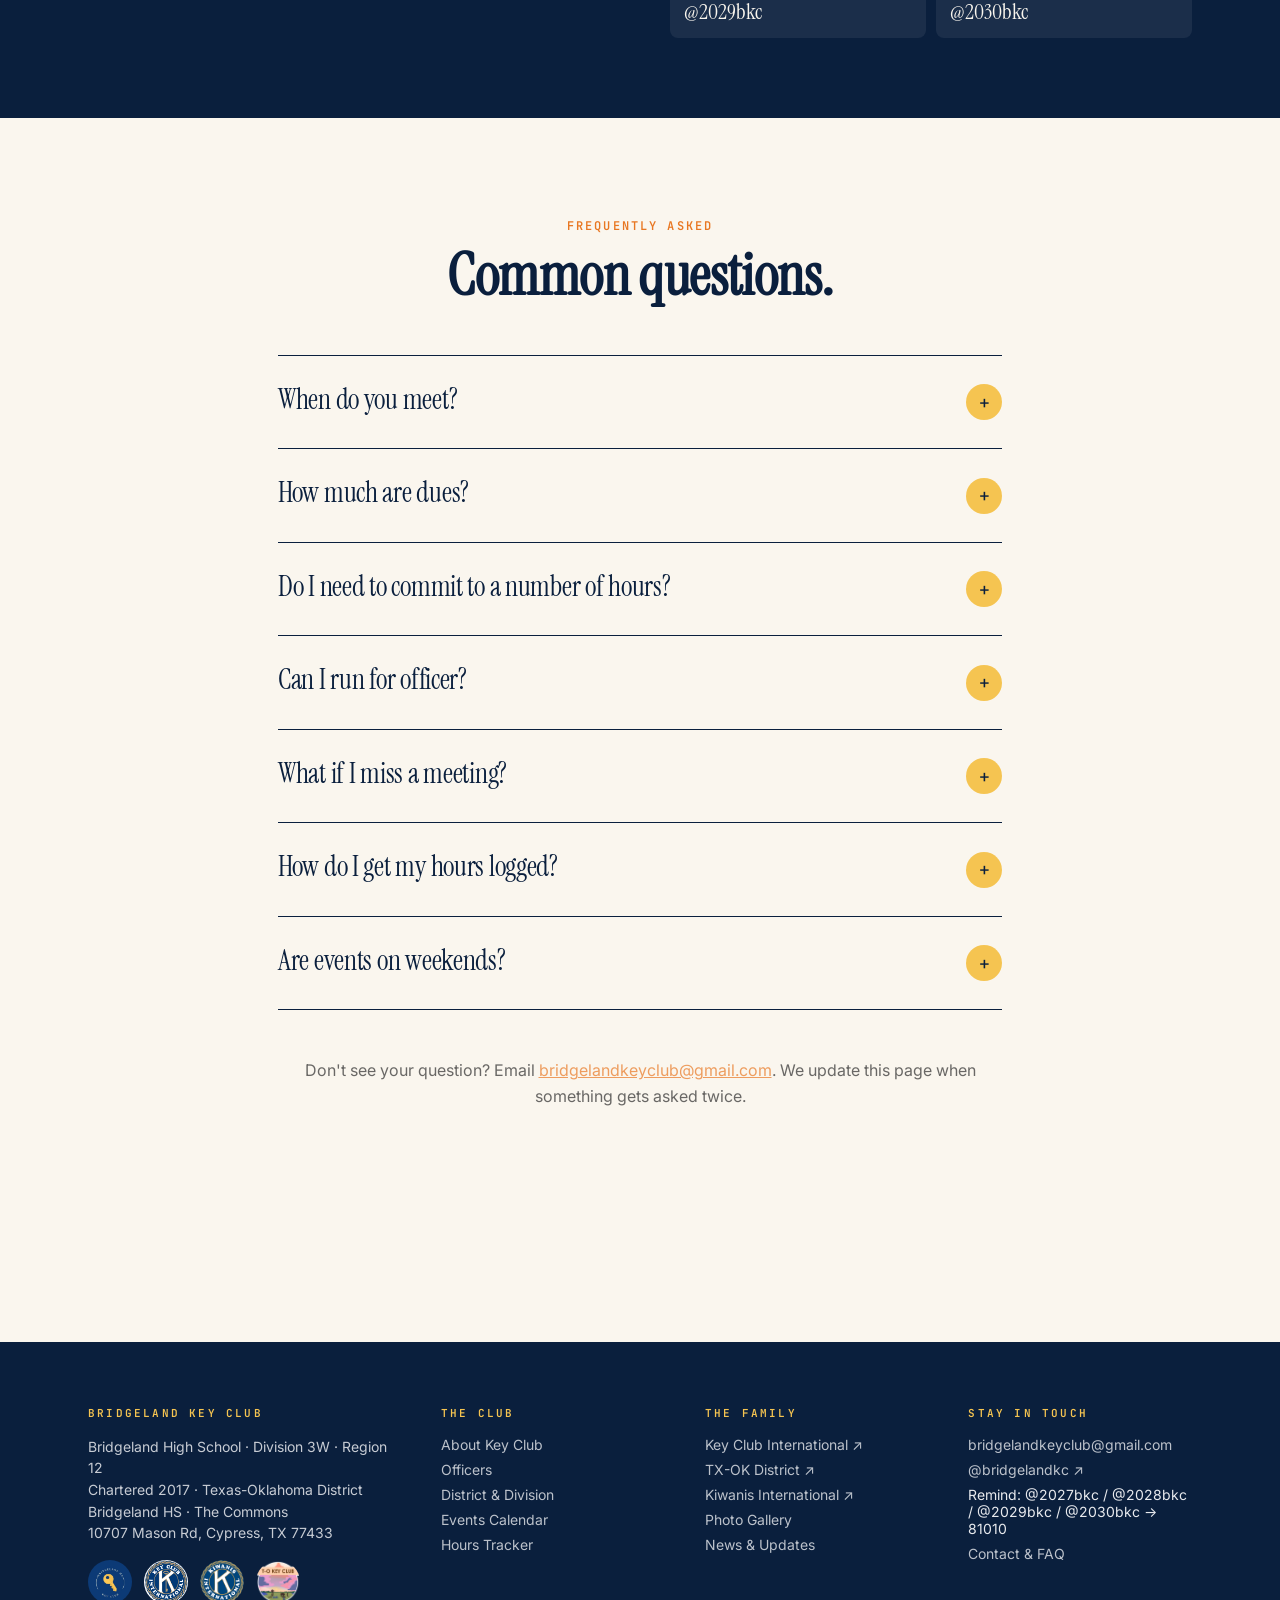
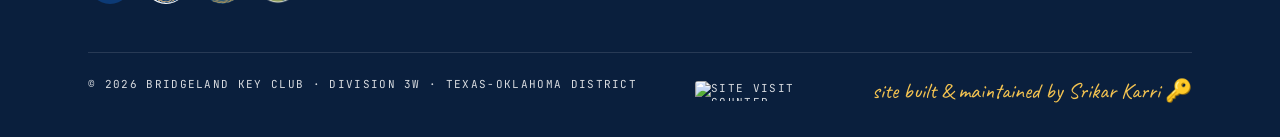
==== commit d757b44a: "Add sitewide visit counter to footer Embeds a live hitscounter.dev badge (no signup/API key) in the " ====
--- a/contact.html
+++ b/contact.html
@@ -251,6 +251,7 @@
       </div>
       <div class="footer-bottom">
         <span>© <span id="yr"></span> Bridgeland Key Club · Division 3W · Texas-Oklahoma District</span>
+        <span class="footer-visits"><img src="https://hitscounter.dev/api/hit?url=https://bridgeland-key-club.pages.dev/home&label=Site%20Visits&icon=eye&color=%230e2a4e" alt="Site visit counter" width="119" height="20" loading="lazy" /></span>
         <span class="footer-credit">site built &amp; maintained by Srikar Karri 🔑</span>
       </div>
     </div>
--- a/shared/styles.css
+++ b/shared/styles.css
@@ -346,6 +346,8 @@
   letter-spacing: 0;
   color: var(--butter);
 }
+.footer-visits { display: flex; align-items: center; }
+.footer-visits img { display: block; border-radius: 3px; }
 .footer-logos { display: flex; gap: 12px; margin-top: 16px; align-items: center; }
 .footer-logos img { width: 44px; height: 44px; border-radius: 50%; object-fit: cover; }
 
